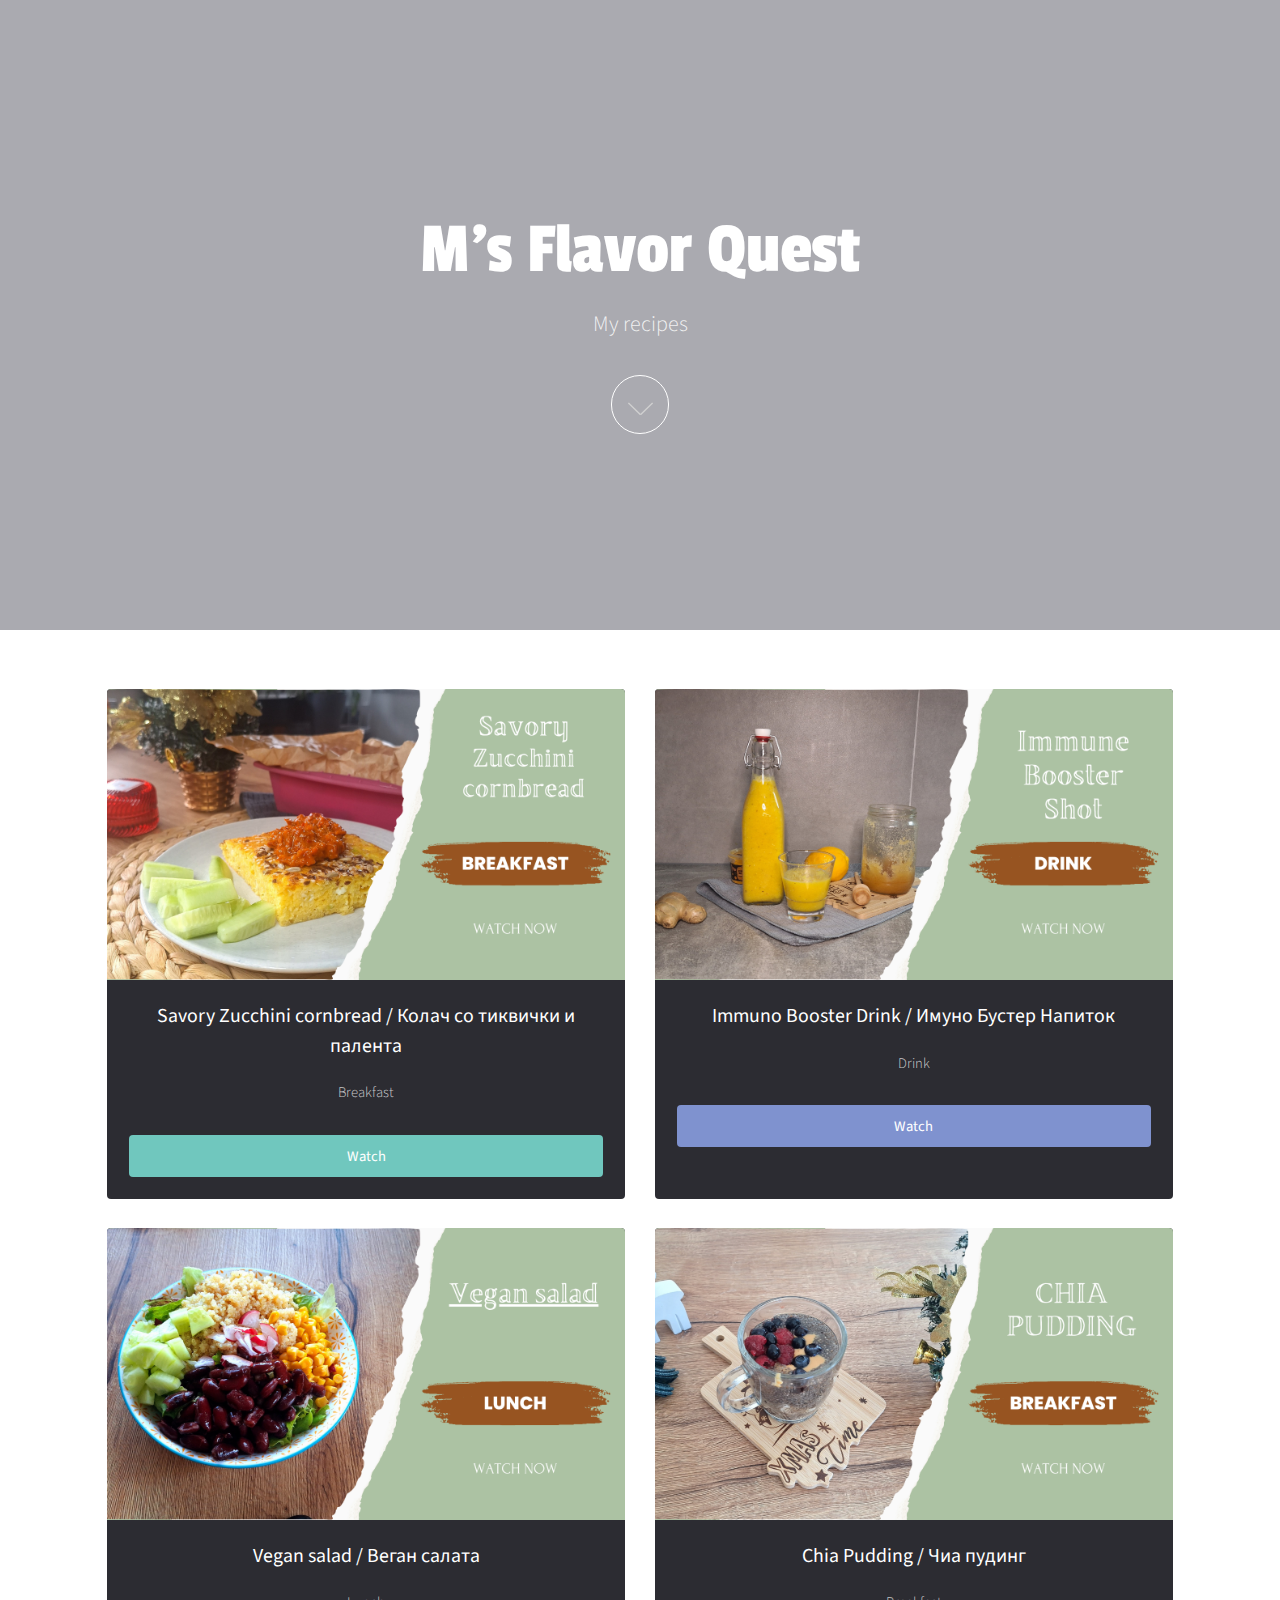
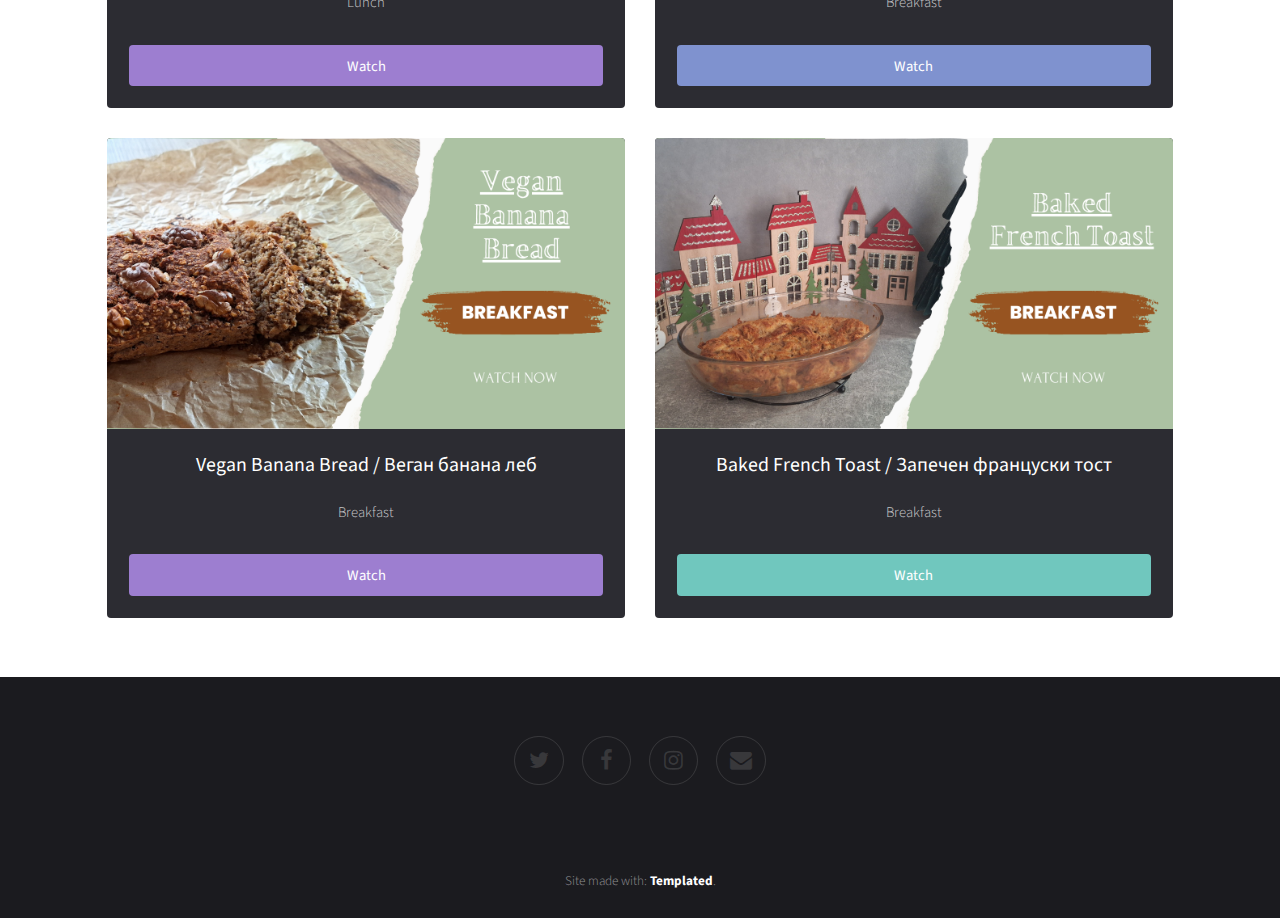
==== index.html @ 2615a5ce "refactor code" ====
<!DOCTYPE HTML>
<!--
	Full Motion by TEMPLATED
	templated.co @templatedco
	Released for free under the Creative Commons Attribution 3.0 license (templated.co/license)
-->
	<html>
		<head>
			<title>M's Flavor Quest</title>
			<meta charset="utf-8">
			<meta name="robots" content="index, follow, max-image-preview:large, max-snippet:-1, max-video-preview:-1">
			<meta name="viewport" content="width=device-width, initial-scale=1">
			<link rel="stylesheet" href="assets/css/main.css">
		</head>

		<body id="top">

			<!-- Banner -->
			<!--
				To use a video as your background, set data-video to the name of your video without
				its extension (eg. images/banner). Your video must be available in both .mp4 and .webm
				formats to work correctly.
			-->
				<section id="banner" data-video="Simple Food Youtube banner">
					<div class="inner">
						<header>
							<h1>M's Flavor Quest</h1>
							<p>My recipes</p>
						</header>
						<a href="#main" class="more">Learn More</a>
					</div>
				</section><!-- Main --><div id="main">
					<div class="inner">
					<!-- Boxes -->
						<div class="thumbnails">

							<div class="box">
								<a href="https://youtu.be/7UjM0qCMc8k?si=Zbb70DkYMx9um1-r" class="image fit"><img src="images/zucchini_cornbread.png" alt="" width="600" height="338"></a>
								<div class="inner">
									<h3>Savory Zucchini cornbread / Колач со тиквички и палента</h3>
									<p>Breakfast</p>
									<a href="https://youtu.be/7UjM0qCMc8k?si=Zbb70DkYMx9um1-r" class="button fit" data-poptrox="youtube,800x400">Watch</a>
								</div>
							</div>

							<div class="box">
								<a href="https://youtu.be/YP6yQjTR1xw?si=c7URVx5BRq1L6_i5" class="image fit"><img src="images/Immune_booster.png" alt="" width="600" height="338"></a>
								<div class="inner">
									<h3>Immuno Booster Drink / Имуно Бустер Напиток</h3>
									<p>Drink</p>
									<a href="https://youtu.be/YP6yQjTR1xw?si=c7URVx5BRq1L6_i5" class="button style2 fit" data-poptrox="youtube,800x400">Watch</a>
								</div>
							</div>

							<div class="box">
								<a href="https://youtu.be/KcZ_-rRilWw?si=_RgRXOvGOzWSTVOJ" class="image fit"><img src="images/Vegan_salad.png" alt="" width="600" height="338"></a>
								<div class="inner">
									<h3>Vegan salad / Веган салата</h3>
									<p>Lunch</p>
									<a href="https://youtu.be/KcZ_-rRilWw?si=_RgRXOvGOzWSTVOJ" class="button style3 fit" data-poptrox="youtube,800x400">Watch</a>
								</div>
							</div>

							<div class="box">
								<a href="https://youtu.be/By_yVctbM-w?si=aYBmvjhJjXK1K4sY" class="image fit"><img src="images/chia_pudding.png" alt="" width="600" height="338"></a>
								<div class="inner">
									<h3>Chia Pudding / Чиа пудинг</h3>
									<p>Breakfast</p>
									<a href="https://youtu.be/By_yVctbM-w?si=aYBmvjhJjXK1K4sY" class="button style2 fit" data-poptrox="youtube,800x400">Watch</a>
								</div>
							</div>

							<div class="box">
								<a href="https://youtu.be/i3PXs9rY8TE?si=AFpB58VNxJKgHg5g" class="image fit"><img src="images/Vegan_Banana_Bread.png" alt="" width="600" height="338"></a>
								<div class="inner">
									<h3>Vegan Banana Bread / Веган банана леб</h3>
									<p>Breakfast</p>
									<a href="https://youtu.be/i3PXs9rY8TE?si=AFpB58VNxJKgHg5g" class="button style3 fit" data-poptrox="youtube,800x400">Watch</a>
								</div>
							</div>

							<div class="box">
								<a href="https://youtu.be/DRcyYHTu5nI?si=WSY5inkUrCfoub61" class="image fit"><img src="images/baked_toast.png" alt="" width="600" height="338"></a>
								<div class="inner">
									<h3>Baked French Toast / Запечен француски тост</h3>
									<p>Breakfast</p>
									<a href="https://youtu.be/DRcyYHTu5nI?si=WSY5inkUrCfoub61" class="button fit" data-poptrox="youtube,800x400">Watch</a>
								</div>
							</div>

						</div>

					</div>
				</div>

			<!-- Footer -->
				<footer id="footer">
					<div class="inner">
						<ul class="icons"><li><a href="#" class="icon fa-twitter"><span class="label">Twitter</span></a></li>
							<li><a href="#" class="icon fa-facebook"><span class="label">Facebook</span></a></li>
							<li><a href="#" class="icon fa-instagram"><span class="label">Instagram</span></a></li>
							<li><a href="#" class="icon fa-envelope"><span class="label">Email</span></a></li>
						</ul></div>
				</footer><div class="copyright">
				Site made with: <a href="https://templated.co/">Templated</a>.
			</div>

		<!-- Scripts -->
			<script src="assets/js/jquery.min.js"></script>
			<script src="assets/js/jquery.scrolly.min.js"></script>
			<script src="assets/js/jquery.poptrox.min.js"></script>
			<script src="assets/js/skel.min.js"></script>
			<script src="assets/js/util.js"></script>
			<script src="assets/js/main.js"></script>
		</body>
	</html>
---- assets/css/main.css ----
@charset "UTF-8";
@import url(font-awesome.min.css);
@import url("https://fonts.googleapis.com/css?family=Source+Sans+Pro:300,400|Passion+One:400");

/*
	Full Motion by TEMPLATED
	templated.co @templatedco
	Released for free under the Creative Commons Attribution 3.0 license (templated.co/license)
*/

/* Reset */

	html, body, div, span, applet, object, iframe, h1, h2, h3, h4, h5, h6, p, blockquote, pre, a, abbr, acronym, address, big, cite, code, del, dfn, em, img, ins, kbd, q, s, samp, small, strike, strong, sub, sup, tt, var, b, u, i, center, dl, dt, dd, ol, ul, li, fieldset, form, label, legend, table, caption, tbody, tfoot, thead, tr, th, td, article, aside, canvas, details, embed, figure, figcaption, footer, header, hgroup, menu, nav, output, ruby, section, summary, time, mark, audio, video {
		margin: 0;
		padding: 0;
		border: 0;
		font-size: 100%;
		font: inherit;
		vertical-align: baseline;
	}
.image.fit img {
	width: 100%;
	height: auto;
}
	article, aside, details, figcaption, figure, footer, header, hgroup, menu, nav, section {
		display: block;
	}

	body {
		line-height: 1;
	}

	ol, ul {
		list-style: none;
	}

	blockquote, q {
		quotes: none;
	}

	blockquote:before, blockquote:after, q:before, q:after {
		content: '';
		content: none;
	}

	table {
		border-collapse: collapse;
		border-spacing: 0;
	}

	body {
		-webkit-text-size-adjust: none;
	}

/* Box Model */

	*, *:before, *:after {
		-moz-box-sizing: border-box;
		-webkit-box-sizing: border-box;
		box-sizing: border-box;
	}

/* Basic */

	@-ms-viewport {
		width: device-width;
	}

	body {
		-ms-overflow-style: scrollbar;
	}

	@media screen and (max-width: 480px) {

		html, body {
			min-width: 320px;
		}

	}

	body {
		background: #fff;
	}

		body.is-loading *, body.is-loading *:before, body.is-loading *:after {
			-moz-animation: none !important;
			-webkit-animation: none !important;
			-ms-animation: none !important;
			animation: none !important;
			-moz-transition: none !important;
			-webkit-transition: none !important;
			-ms-transition: none !important;
			transition: none !important;
		}

/* Type */

	body, input, select, textarea {
		color: rgba(255, 255, 255, 0.75);
		font-family: "Source Sans Pro", sans-serif;
		font-size: 14pt;
		font-weight: 300;
		line-height: 1.65;
	}

		@media screen and (max-width: 1680px) {

			body, input, select, textarea {
				font-size: 11pt;
			}

		}

		@media screen and (max-width: 1280px) {

			body, input, select, textarea {
				font-size: 11pt;
			}

		}

		@media screen and (max-width: 980px) {

			body, input, select, textarea {
				font-size: 12pt;
			}

		}

		@media screen and (max-width: 736px) {

			body, input, select, textarea {
				font-size: 12pt;
			}

		}

		@media screen and (max-width: 480px) {

			body, input, select, textarea {
				font-size: 12pt;
			}

		}

	a {
		-moz-transition: background-color 0.2s ease-in-out, color 0.2s ease-in-out;
		-webkit-transition: background-color 0.2s ease-in-out, color 0.2s ease-in-out;
		-ms-transition: background-color 0.2s ease-in-out, color 0.2s ease-in-out;
		transition: background-color 0.2s ease-in-out, color 0.2s ease-in-out;
		color: rgba(255, 255, 255, 0.75);
		text-decoration: none;
		border-bottom: 1px dotted;
		outline: 0;
	}

		a:hover {
			color: #FFF;
			border: none;
		}

	strong, b {
		color: #fff;
		font-weight: 400;
	}

	em, i {
		font-style: italic;
	}

	p {
		margin: 0 0 2em 0;
	}

	h1, h2, h3, h4, h5, h6 {
		color: #fff;
		font-weight: 400;
		line-height: 1.5;
		margin: 0 0 1em 0;
	}

		h1 a, h2 a, h3 a, h4 a, h5 a, h6 a {
			color: inherit;
			text-decoration: none;
		}

	h2 {
		font-size: 1.75em;
	}

	h3 {
		font-size: 1.35em;
	}

	h4 {
		font-size: 1.1em;
	}

	h5 {
		font-size: 0.9em;
	}

	h6 {
		font-size: 0.7em;
	}

	sub {
		font-size: 0.8em;
		position: relative;
		top: 0.5em;
	}

	sup {
		font-size: 0.8em;
		position: relative;
		top: -0.5em;
	}

	blockquote {
		border-left: solid 4px rgba(144, 144, 144, 0.25);
		font-style: italic;
		margin: 0 0 2em 0;
		padding: 0.5em 0 0.5em 2em;
	}

	code {
		background: rgba(144, 144, 144, 0.075);
		border-radius: 4px;
		border: solid 1px rgba(144, 144, 144, 0.25);
		font-family: "Courier New", monospace;
		font-size: 0.9em;
		margin: 0 0.25em;
		padding: 0.25em 0.65em;
	}

	pre {
		-webkit-overflow-scrolling: touch;
		font-family: "Courier New", monospace;
		font-size: 0.9em;
		margin: 0 0 2em 0;
	}

		pre code {
			display: block;
			line-height: 1.75;
			padding: 1em 1.5em;
			overflow-x: auto;
		}

	hr {
		border: 0;
		border-bottom: solid 1px rgba(144, 144, 144, 0.25);
		margin: 2em 0;
	}

		hr.major {
			margin: 3em 0;
		}

	.align-left {
		text-align: left;
	}

	.align-center {
		text-align: center;
	}

	.align-right {
		text-align: right;
	}

/* Section/Article */

	section.special, article.special {
		text-align: center;
	}

	header p {
		color: rgba(255, 255, 255, 0.5);
		position: relative;
		margin: 0 0 1.5em 0;
	}

	header h2 + p {
		font-size: 1.25em;
		margin-top: -1em;
	}

	header h3 + p {
		font-size: 1.1em;
		margin-top: -0.8em;
	}

	header h4 + p,
	header h5 + p,
	header h6 + p {
		font-size: 0.9em;
		margin-top: -0.6em;
	}

/* Box */

	.thumbnails {
		display: -moz-flex;
		display: -webkit-flex;
		display: -ms-flex;
		display: flex;
		-moz-align-items: stretch;
		-webkit-align-items: stretch;
		-ms-align-items: stretch;
		align-items: stretch;
		-moz-justify-content: center;
		-webkit-justify-content: center;
		-ms-justify-content: center;
		justify-content: center;
		-moz-flex-wrap: wrap;
		-webkit-flex-wrap: wrap;
		-ms-flex-wrap: wrap;
		flex-wrap: wrap;
	}

		.thumbnails .box {
			margin: 0 1em 2em 1em;
			width: 30%;
		}

			@media screen and (max-width: 1280px) {

				.thumbnails .box {
					width: 45%;
				}

			}

			@media screen and (max-width: 736px) {

				.thumbnails .box {
					width: 100%;
				}

			}

/* Form */

	form {
		margin: 0 0 2em 0;
	}

	label {
		color: #fff;
		display: block;
		font-size: 0.9em;
		font-weight: 400;
		margin: 0 0 1em 0;
	}

	input[type="text"],
	input[type="password"],
	input[type="email"],
	input[type="tel"],
	select,
	textarea {
		-moz-appearance: none;
		-webkit-appearance: none;
		-ms-appearance: none;
		appearance: none;
		background: rgba(144, 144, 144, 0.075);
		border-radius: 4px;
		border: none;
		border: solid 1px rgba(144, 144, 144, 0.25);
		color: inherit;
		display: block;
		outline: 0;
		padding: 0 1em;
		text-decoration: none;
		width: 100%;
	}

		input[type="text"]:invalid,
		input[type="password"]:invalid,
		input[type="email"]:invalid,
		input[type="tel"]:invalid,
		select:invalid,
		textarea:invalid {
			box-shadow: none;
		}

		input[type="text"]:focus,
		input[type="password"]:focus,
		input[type="email"]:focus,
		input[type="tel"]:focus,
		select:focus,
		textarea:focus {
			border-color: #ff8686;
			box-shadow: 0 0 0 1px #ff8686;
		}

	.select-wrapper {
		text-decoration: none;
		display: block;
		position: relative;
	}

		.select-wrapper:before {
			content: "";
			-moz-osx-font-smoothing: grayscale;
			-webkit-font-smoothing: antialiased;
			font-family: FontAwesome;
			font-style: normal;
			font-weight: normal;
			text-transform: none !important;
		}

		.select-wrapper:before {
			color: rgba(144, 144, 144, 0.25);
			display: block;
			height: 2.75em;
			line-height: 2.75em;
			pointer-events: none;
			position: absolute;
			right: 0;
			text-align: center;
			top: 0;
			width: 2.75em;
		}

		.select-wrapper select::-ms-expand {
			display: none;
		}

	input[type="text"],
	input[type="password"],
	input[type="email"],
	select {
		height: 2.75em;
	}

	textarea {
		padding: 0.75em 1em;
	}

	input[type="checkbox"],
	input[type="radio"] {
		-moz-appearance: none;
		-webkit-appearance: none;
		-ms-appearance: none;
		appearance: none;
		display: block;
		float: left;
		margin-right: -2em;
		opacity: 0;
		width: 1em;
		z-index: -1;
	}

		input[type="checkbox"] + label,
		input[type="radio"] + label {
			text-decoration: none;
			color: rgba(255, 255, 255, 0.75);
			cursor: pointer;
			display: inline-block;
			font-size: 1em;
			font-weight: 300;
			padding-left: 2.4em;
			padding-right: 0.75em;
			position: relative;
		}

			input[type="checkbox"] + label:before,
			input[type="radio"] + label:before {
				-moz-osx-font-smoothing: grayscale;
				-webkit-font-smoothing: antialiased;
				font-family: FontAwesome;
				font-style: normal;
				font-weight: normal;
				text-transform: none !important;
			}

			input[type="checkbox"] + label:before,
			input[type="radio"] + label:before {
				background: rgba(144, 144, 144, 0.075);
				border-radius: 4px;
				border: solid 1px rgba(144, 144, 144, 0.25);
				content: '';
				display: inline-block;
				height: 1.65em;
				left: 0;
				line-height: 1.58125em;
				position: absolute;
				text-align: center;
				top: 0;
				width: 1.65em;
			}

		input[type="checkbox"]:checked + label:before,
		input[type="radio"]:checked + label:before {
			background: #ff8686;
			border-color: #ff8686;
			color: #ffffff;
			content: '\f00c';
		}

		input[type="checkbox"]:focus + label:before,
		input[type="radio"]:focus + label:before {
			border-color: #ff8686;
			box-shadow: 0 0 0 1px #ff8686;
		}

	input[type="checkbox"] + label:before {
		border-radius: 4px;
	}

	input[type="radio"] + label:before {
		border-radius: 100%;
	}

	::-webkit-input-placeholder {
		color: rgba(255, 255, 255, 0.5) !important;
		opacity: 1.0;
	}

	:-moz-placeholder {
		color: rgba(255, 255, 255, 0.5) !important;
		opacity: 1.0;
	}

	::-moz-placeholder {
		color: rgba(255, 255, 255, 0.5) !important;
		opacity: 1.0;
	}

	:-ms-input-placeholder {
		color: rgba(255, 255, 255, 0.5) !important;
		opacity: 1.0;
	}

	.formerize-placeholder {
		color: rgba(255, 255, 255, 0.5) !important;
		opacity: 1.0;
	}

/* Box */

	.box {
		border-radius: 4px;
		margin-bottom: 2em;
		background: #2c2c32;
		text-align: center;
	}

		.box > :last-child,
		.box > :last-child > :last-child,
		.box > :last-child > :last-child > :last-child {
			margin-bottom: 0;
		}

		.box .image.fit {
			margin: 0;
		}

		.box .image img {
			border-radius: 4px 4px 0 0;
		}

		.box .inner {
			padding: 1.5em;
			width: 100% !important;
		}

			@media screen and (max-width: 480px) {

				.box .inner {
					padding: 1em;
				}

			}

		.box.alt {
			border: 0;
			border-radius: 0;
			padding: 0;
		}

/* Icon */

	.icon {
		text-decoration: none;
		border-bottom: none;
		position: relative;
	}

		.icon:before {
			-moz-osx-font-smoothing: grayscale;
			-webkit-font-smoothing: antialiased;
			font-family: FontAwesome;
			font-style: normal;
			font-weight: normal;
			text-transform: none !important;
		}

		.icon > .label {
			display: none;
		}

/* Image */

	.image {
		border-radius: 4px;
		border: 0;
		display: inline-block;
		position: relative;
	}

		.image img {
			border-radius: 4px;
			display: block;
		}

		.image.left, .image.right {
			max-width: 40%;
		}

			.image.left img, .image.right img {
				width: 100%;
			}

		.image.left {
			float: left;
			padding: 0 1.5em 1em 0;
			top: 0.25em;
		}

		.image.right {
			float: right;
			padding: 0 0 1em 1.5em;
			top: 0.25em;
		}

		.image.fit {
			display: block;
			margin: 0 0 2em 0;
			width: 100%;
		}

			.image.fit img {
				width: 100%;
			}

		.image.main {
			display: block;
			margin: 0 0 3em 0;
			width: 100%;
		}

			.image.main img {
				width: 100%;
			}

/* List */

	ol {
		list-style: decimal;
		margin: 0 0 2em 0;
		padding-left: 1.25em;
	}

		ol li {
			padding-left: 0.25em;
		}

	ul {
		list-style: disc;
		margin: 0 0 2em 0;
		padding-left: 1em;
	}

		ul li {
			padding-left: 0.5em;
		}

		ul.alt {
			list-style: none;
			padding-left: 0;
		}

			ul.alt li {
				border-top: solid 1px rgba(144, 144, 144, 0.25);
				padding: 0.5em 0;
			}

				ul.alt li:first-child {
					border-top: 0;
					padding-top: 0;
				}

		ul.icons {
			cursor: default;
			list-style: none;
			padding-left: 0;
		}

			ul.icons li {
				display: inline-block;
				text-align: center;
				padding-left: 0;
				padding-right: 1em;
			}

				ul.icons li a {
					display: block;
					border-radius: 100%;
					margin: 0;
					padding: 0.5em;
					border: solid 1px rgba(144, 144, 144, 0.25);
					color: rgba(144, 144, 144, 0.25);
				}

					ul.icons li a:before {
						font-size: 1.5em;
						display: block;
						width: 1.5em;
						height: 1.5em;
						line-height: 1.5em;
					}

					ul.icons li a:hover {
						background-color: #202024;
						color: #FFF;
					}

				ul.icons li:last-child {
					padding-right: 0;
				}

		ul.actions {
			cursor: default;
			list-style: none;
			padding-left: 0;
		}

			ul.actions li {
				display: inline-block;
				padding: 0 1em 0 0;
				vertical-align: middle;
			}

				ul.actions li:last-child {
					padding-right: 0;
				}

			ul.actions.small li {
				padding: 0 0.5em 0 0;
			}

			ul.actions.vertical li {
				display: block;
				padding: 1em 0 0 0;
			}

				ul.actions.vertical li:first-child {
					padding-top: 0;
				}

				ul.actions.vertical li > * {
					margin-bottom: 0;
				}

			ul.actions.vertical.small li {
				padding: 0.5em 0 0 0;
			}

				ul.actions.vertical.small li:first-child {
					padding-top: 0;
				}

			ul.actions.fit {
				display: table;
				margin-left: -1em;
				padding: 0;
				table-layout: fixed;
				width: calc(100% + 1em);
			}

				ul.actions.fit li {
					display: table-cell;
					padding: 0 0 0 1em;
				}

					ul.actions.fit li > * {
						margin-bottom: 0;
					}

				ul.actions.fit.small {
					margin-left: -0.5em;
					width: calc(100% + 0.5em);
				}

					ul.actions.fit.small li {
						padding: 0 0 0 0.5em;
					}

			@media screen and (max-width: 480px) {

				ul.actions {
					margin: 0 0 2em 0;
				}

					ul.actions li {
						padding: 1em 0 0 0;
						display: block;
						text-align: center;
						width: 100%;
					}

						ul.actions li:first-child {
							padding-top: 0;
						}

						ul.actions li > * {
							width: 100%;
							margin: 0 !important;
						}

							ul.actions li > *.icon:before {
								margin-left: -2em;
							}

					ul.actions.small li {
						padding: 0.5em 0 0 0;
					}

						ul.actions.small li:first-child {
							padding-top: 0;
						}

			}

	dl {
		margin: 0 0 2em 0;
	}

		dl dt {
			display: block;
			font-weight: 400;
			margin: 0 0 1em 0;
		}

		dl dd {
			margin-left: 2em;
		}

/* Table */

	.table-wrapper {
		-webkit-overflow-scrolling: touch;
		overflow-x: auto;
	}

	table {
		margin: 0 0 2em 0;
		width: 100%;
	}

		table tbody tr {
			border: solid 1px rgba(144, 144, 144, 0.25);
			border-left: 0;
			border-right: 0;
		}

			table tbody tr:nth-child(2n + 1) {
				background-color: rgba(144, 144, 144, 0.075);
			}

		table td {
			padding: 0.75em 0.75em;
		}

		table th {
			color: #fff;
			font-size: 0.9em;
			font-weight: 400;
			padding: 0 0.75em 0.75em 0.75em;
			text-align: left;
		}

		table thead {
			border-bottom: solid 2px rgba(144, 144, 144, 0.25);
		}

		table tfoot {
			border-top: solid 2px rgba(144, 144, 144, 0.25);
		}

		table.alt {
			border-collapse: separate;
		}

			table.alt tbody tr td {
				border: solid 1px rgba(144, 144, 144, 0.25);
				border-left-width: 0;
				border-top-width: 0;
			}

				table.alt tbody tr td:first-child {
					border-left-width: 1px;
				}

			table.alt tbody tr:first-child td {
				border-top-width: 1px;
			}

			table.alt thead {
				border-bottom: 0;
			}

			table.alt tfoot {
				border-top: 0;
			}

/* Button */

	input[type="submit"],
	input[type="reset"],
	input[type="button"],
	button,
	.button {
		-moz-appearance: none;
		-webkit-appearance: none;
		-ms-appearance: none;
		appearance: none;
		-moz-transition: background-color 0.2s ease-in-out, color 0.2s ease-in-out;
		-webkit-transition: background-color 0.2s ease-in-out, color 0.2s ease-in-out;
		-ms-transition: background-color 0.2s ease-in-out, color 0.2s ease-in-out;
		transition: background-color 0.2s ease-in-out, color 0.2s ease-in-out;
		background-color: #70c7be;
		border-radius: 4px;
		border: 0;
		color: #ffffff !important;
		cursor: pointer;
		display: inline-block;
		font-weight: 400;
		height: 2.85em;
		line-height: 2.95em;
		padding: 0 1.5em;
		text-align: center;
		text-decoration: none;
		white-space: nowrap;
	}

		input[type="submit"]:hover,
		input[type="reset"]:hover,
		input[type="button"]:hover,
		button:hover,
		.button:hover {
			background-color: #82cec6;
		}

		input[type="submit"]:active,
		input[type="reset"]:active,
		input[type="button"]:active,
		button:active,
		.button:active {
			background-color: #5ec0b6;
		}

		input[type="submit"].icon,
		input[type="reset"].icon,
		input[type="button"].icon,
		button.icon,
		.button.icon {
			padding-left: 1.35em;
		}

			input[type="submit"].icon:before,
			input[type="reset"].icon:before,
			input[type="button"].icon:before,
			button.icon:before,
			.button.icon:before {
				margin-right: 0.5em;
			}

		input[type="submit"].fit,
		input[type="reset"].fit,
		input[type="button"].fit,
		button.fit,
		.button.fit {
			display: block;
			margin: 0 0 1em 0;
			width: 100%;
		}

		input[type="submit"].small,
		input[type="reset"].small,
		input[type="button"].small,
		button.small,
		.button.small {
			font-size: 0.8em;
		}

		input[type="submit"].big,
		input[type="reset"].big,
		input[type="button"].big,
		button.big,
		.button.big {
			font-size: 1.35em;
		}

		input[type="submit"].disabled, input[type="submit"]:disabled,
		input[type="reset"].disabled,
		input[type="reset"]:disabled,
		input[type="button"].disabled,
		input[type="button"]:disabled,
		button.disabled,
		button:disabled,
		.button.disabled,
		.button:disabled {
			background-color: rgba(255, 255, 255, 0.75) !important;
			box-shadow: inset 0 -0.15em 0 0 rgba(0, 0, 0, 0.15);
			color: #202024 !important;
			cursor: default;
			opacity: 0.25;
		}

		input[type="submit"].style2,
		input[type="reset"].style2,
		input[type="button"].style2,
		button.style2,
		.button.style2 {
			background-color: #7f92cf;
		}

			input[type="submit"].style2:hover,
			input[type="reset"].style2:hover,
			input[type="button"].style2:hover,
			button.style2:hover,
			.button.style2:hover {
				background-color: #92a2d6;
			}

			input[type="submit"].style2:active,
			input[type="reset"].style2:active,
			input[type="button"].style2:active,
			button.style2:active,
			.button.style2:active {
				background-color: #6c82c8;
			}

		input[type="submit"].style3,
		input[type="reset"].style3,
		input[type="button"].style3,
		button.style3,
		.button.style3 {
			background-color: #9d7ed0;
		}

			input[type="submit"].style3:hover,
			input[type="reset"].style3:hover,
			input[type="button"].style3:hover,
			button.style3:hover,
			.button.style3:hover {
				background-color: #ab91d7;
			}

			input[type="submit"].style3:active,
			input[type="reset"].style3:active,
			input[type="button"].style3:active,
			button.style3:active,
			.button.style3:active {
				background-color: #8f6bc9;
			}

		@media screen and (max-width: 480px) {

			input[type="submit"],
			input[type="reset"],
			input[type="button"],
			button,
			.button {
				padding: 0;
			}

		}

/* Poptrox */

	.poptrox-popup {
		-moz-box-sizing: content-box;
		-webkit-box-sizing: content-box;
		-ms-box-sizing: content-box;
		box-sizing: content-box;
		background: #000;
		box-shadow: 0 0.5em 3em 0 rgba(0, 0, 0, 0.25);
		border-radius: 4px;
		padding: 2em;
		overflow: hidden;
	}

		.poptrox-popup .closer {
			-moz-transition: opacity 0.2s ease-in-out;
			-webkit-transition: opacity 0.2s ease-in-out;
			-ms-transition: opacity 0.2s ease-in-out;
			transition: opacity 0.2s ease-in-out;
			text-decoration: none;
			position: absolute;
			top: .5em;
			right: .5em;
			z-index: 11000;
			-webkit-tap-highlight-color: rgba(255, 255, 255, 0);
			white-space: nowrap;
			text-indent: 2em;
			overflow: hidden;
			width: 2em;
			height: 2em;
			display: block;
		}

			.poptrox-popup .closer:before {
				content: "\f00d";
				-moz-osx-font-smoothing: grayscale;
				-webkit-font-smoothing: antialiased;
				font-family: FontAwesome;
				font-style: normal;
				font-weight: normal;
				text-transform: none !important;
				display: block;
				position: relative;
				text-indent: 0;
				border-radius: 100%;
				box-shadow: inset 0 0 0 1px rgba(255, 255, 255, 0.25);
				color: #ffffff !important;
				width: 2em;
				height: 2em;
				line-height: 2em;
			}

		.poptrox-popup:hover .closer {
			opacity: 0.5;
		}

		.poptrox-popup:hover .closer:hover {
			opacity: 1.0;
		}

		@media screen and (max-width: 736px) {

			.poptrox-popup {
				padding: 0;
			}

				.poptrox-popup .closer {
					display: none !important;
				}

		}

/* Banner */

	#banner {
		-moz-align-items: center;
		-webkit-align-items: center;
		-ms-align-items: center;
		align-items: center;
		display: -moz-flex;
		display: -webkit-flex;
		display: -ms-flex;
		display: flex;
		-moz-justify-content: center;
		-webkit-justify-content: center;
		-ms-justify-content: center;
		justify-content: center;
		padding: 8em 4em 6em 4em;
		min-height: 70vh;
		background-image: url("../../images/banner.jpg");
		background-position: center;
		background-size: cover;
		background-repeat: no-repeat;
		border-top: 0;
		position: relative;
		text-align: center;
		overflow: hidden;
	}

		#banner .inner {
			text-align: center;
			position: relative;
			z-index: 2;
		}

		#banner h1 {
			color: #fff;
			font-size: 5em;
			font-weight: 400;
			font-family: 'Passion One', cursive;
			margin: 0;
		}

			@media screen and (max-width: 980px) {

				#banner h1 {
					font-size: 5em;
				}

			}

			@media screen and (max-width: 736px) {

				#banner h1 {
					font-size: 3em;
				}

			}

		#banner p {
			color: rgba(255, 255, 255, 0.85);
			font-size: 1.5em;
			font-weight: 300;
		}

			@media screen and (max-width: 980px) {

				#banner p {
					font-size: 1.5em;
				}

			}

			@media screen and (max-width: 480px) {

				#banner p {
					font-size: 1.25em;
				}

			}

		#banner a {
			color: rgba(255, 255, 255, 0.75);
			text-decoration: none;
			border-bottom: 1px dotted;
		}

			#banner a:hover {
				color: #FFF;
				border: none;
			}

		#banner .more {
			background-image: url("images/arrow.svg");
			background-position: center 1.35em;
			background-repeat: no-repeat;
			background-size: auto;
			border: 1px solid #fff;
			border-radius: 100%;
			color: rgba(255, 255, 255, 0.75);
			display: block;
			height: 4em;
			text-indent: 4em;
			overflow: hidden;
			white-space: nowrap;
			width: 4em;
			z-index: 2;
			margin: 0 auto 2em auto;
		}

			#banner .more:hover {
				background-color: rgba(255, 255, 255, 0.05);
				border: 1px solid #fff;
				color: #FFF;
			}

		#banner video {
			-moz-transform: translateX(50%) translateY(50%);
			-webkit-transform: translateX(50%) translateY(50%);
			-ms-transform: translateX(50%) translateY(50%);
			transform: translateX(50%) translateY(50%);
			position: absolute;
			bottom: 50%;
			right: 50%;
			width: auto;
			height: auto;
			min-width: 100%;
			min-height: 100%;
			overflow: hidden;
		}

		#banner:before {
			-moz-transition: opacity 3s ease;
			-webkit-transition: opacity 3s ease;
			-ms-transition: opacity 3s ease;
			transition: opacity 3s ease;
			-moz-transition-delay: 1s;
			-webkit-transition-delay: 1s;
			-ms-transition-delay: 1s;
			transition-delay: 1s;
			content: '';
			background-color: #42424f;
			display: block;
			height: 100%;
			left: 0;
			opacity: 0.45;
			position: absolute;
			top: 0;
			width: 100%;
			z-index: 1;
		}

		@media screen and (max-width: 1280px) {

			#banner video {
				display: none;
			}

		}

		@media screen and (max-width: 980px) {

			#banner br {
				display: none;
			}

		}

		@media screen and (max-width: 736px) {

			#banner {
				min-height: 0;
				padding: 6em 2em 4em 2em;
			}

				#banner br {
					display: none;
				}

		}

		body.is-loading #banner:before {
			opacity: 1;
		}

/* Main */

	#main {
		padding: 4em 0 2em 0;
	}

		@media screen and (max-width: 736px) {

			#main {
				padding: 3em 0 1em 0;
			}

		}

		#main .inner {
			width: 90%;
			max-width: 80em;
			margin: 0 auto;
		}

			@media screen and (max-width: 480px) {

				#main .inner {
					width: 95%;
				}

			}

/* Footer */

	#footer {
		padding: 4em 0 2em 0;
		background-color: #1b1b1f;
		text-align: center;
	}

		#footer .inner {
			width: 50%;
			margin: 0 auto;
		}

			@media screen and (max-width: 980px) {

				#footer .inner {
					width: 75%;
				}

			}

			@media screen and (max-width: 480px) {

				#footer .inner {
					width: 90%;
				}

			}

		#footer .copyright {
			color: rgba(255, 255, 255, 0.5);
			font-size: 0.9em;
			margin: 0 0 2em 0;
			padding: 0;
			text-align: center;
		}
.copyright {
	background-color: #1b1b1f;
	color: rgba(255, 255, 255, 0.5);
	font-size: 0.9em;
	padding: 2em 0 2em 0;
	text-align: center;
}
.copyright a {
	color:white;
	border-bottom: none;
	font-weight: 700;
	text-decoration: none;
}

		@media screen and (max-width: 736px) {

			#footer {
				padding: 3em 0 1em 0;
			}

		}
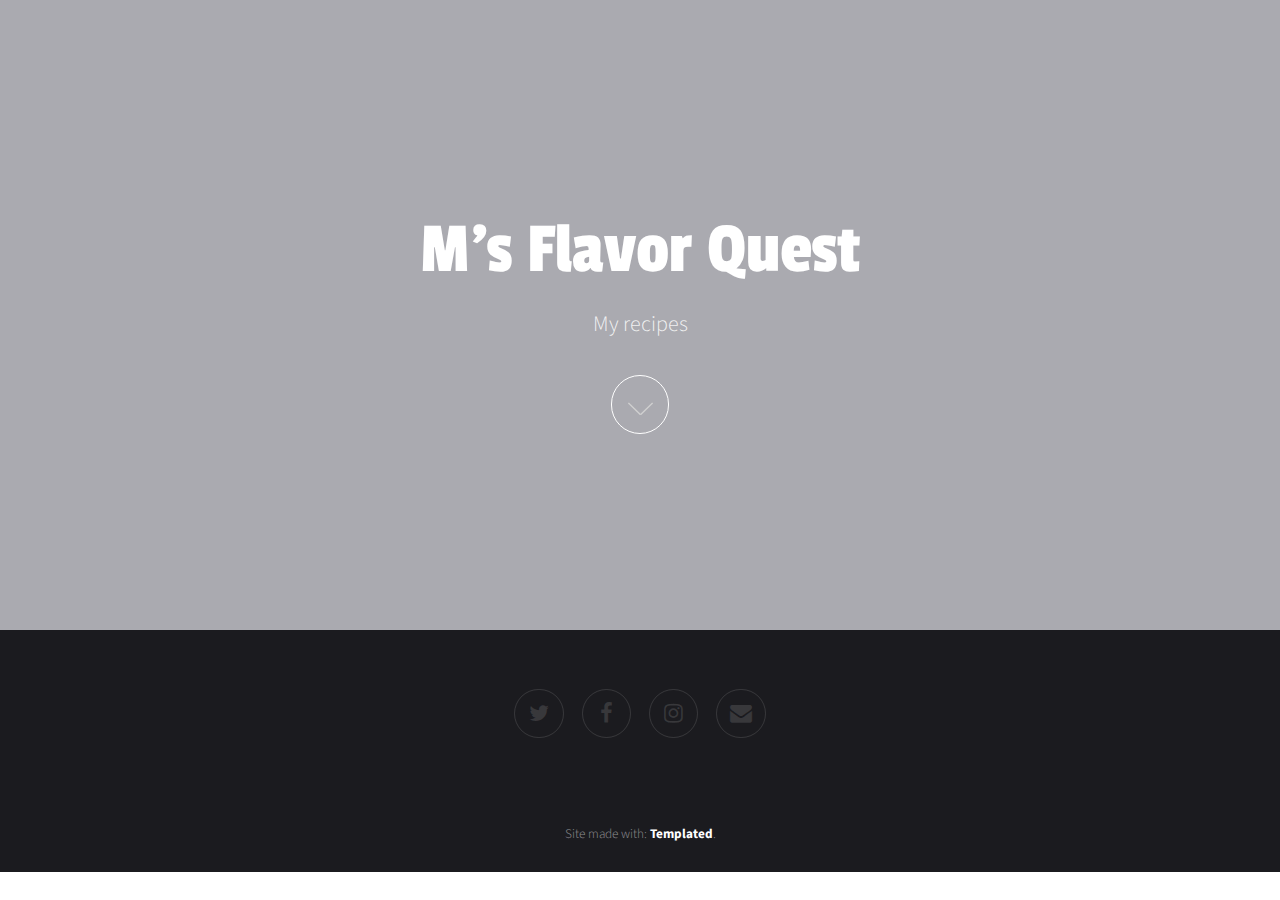
==== commit 0dc12a04: "hidden content" ====
--- a/index.html
+++ b/index.html
@@ -29,7 +29,7 @@
 						</header>
 						<a href="#main" class="more">Learn More</a>
 					</div>
-				</section><!-- Main --><div id="main">
+				</section><!-- Main --><div id="main" hidden>
 					<div class="inner">
 					<!-- Boxes -->
 						<div class="thumbnails">
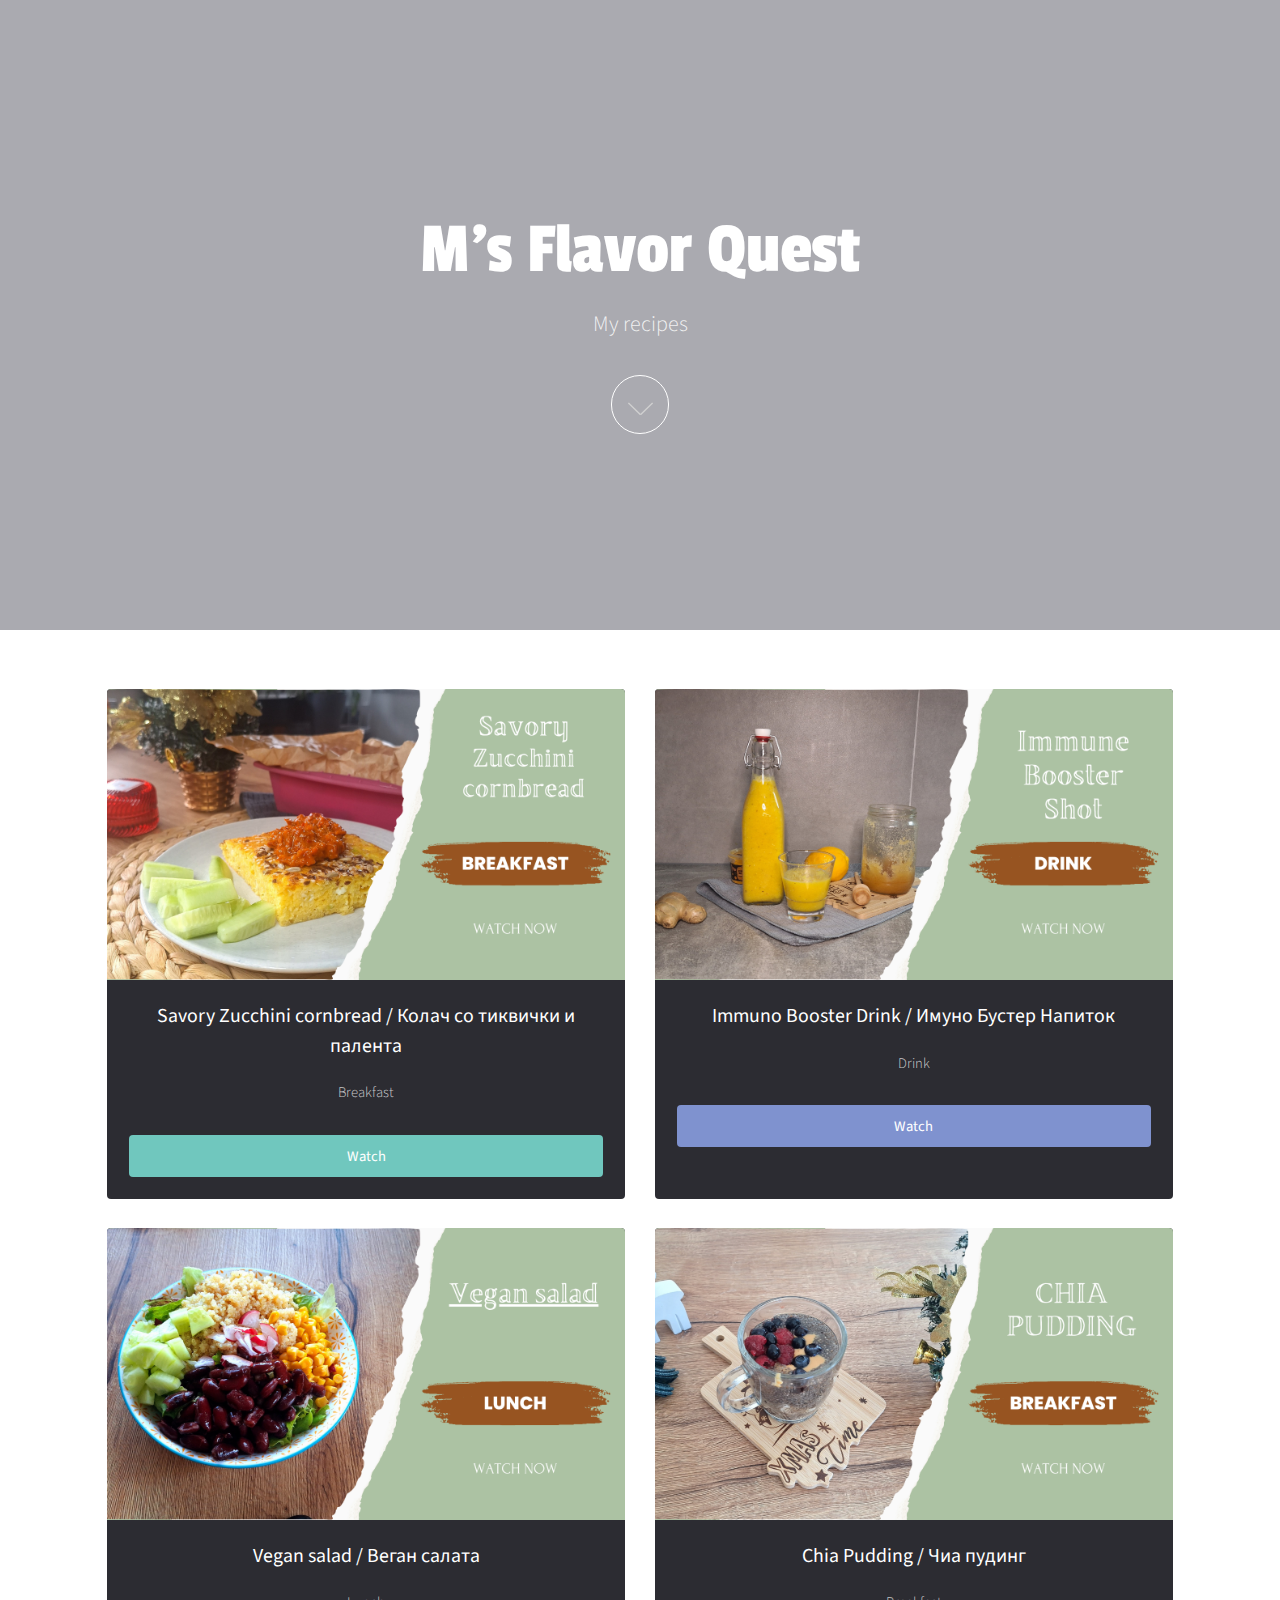
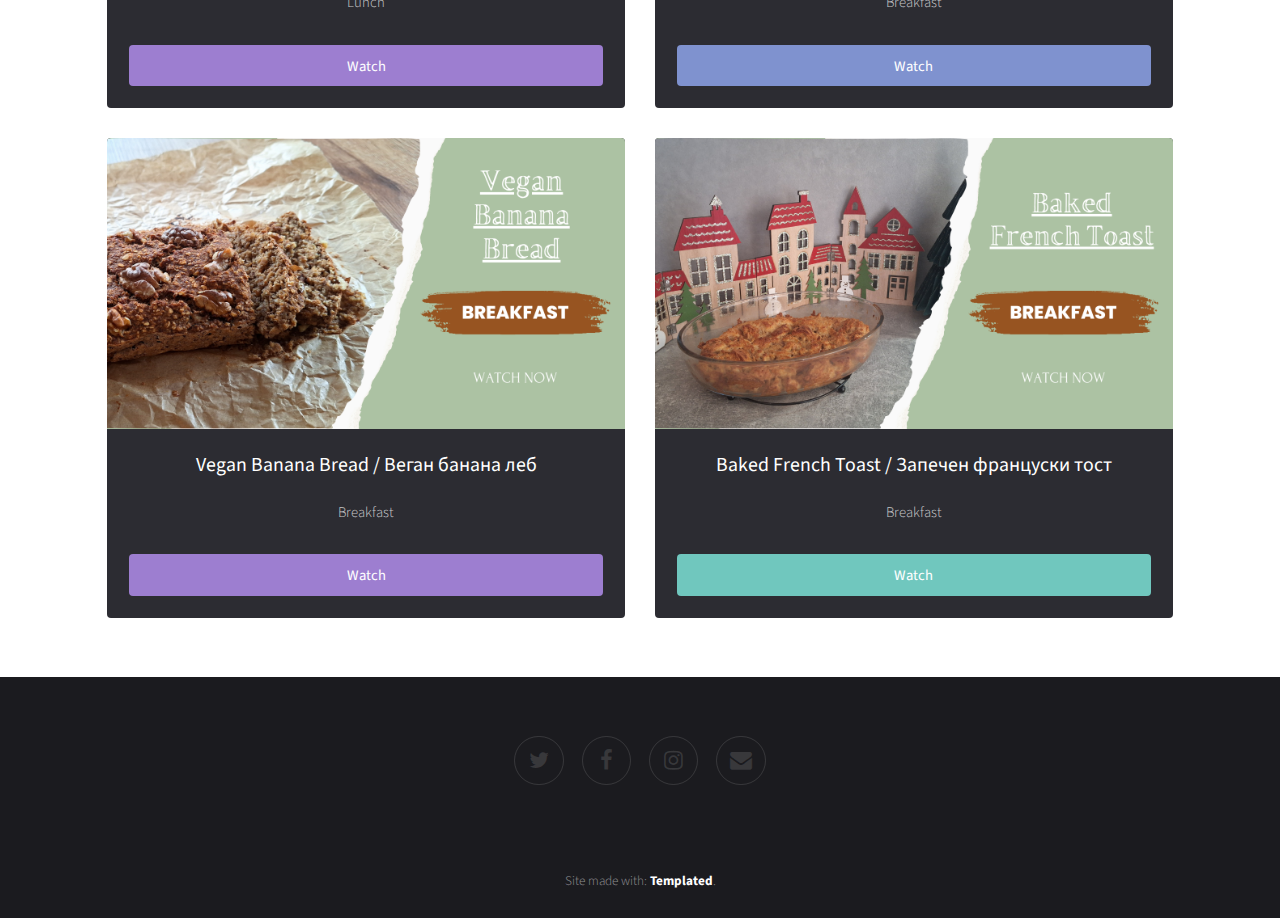
==== commit 94e626d2: "delete hidden attribute" ====
--- a/index.html
+++ b/index.html
@@ -29,7 +29,7 @@
 						</header>
 						<a href="#main" class="more">Learn More</a>
 					</div>
-				</section><!-- Main --><div id="main" hidden>
+				</section><!-- Main --><div id="main">
 					<div class="inner">
 					<!-- Boxes -->
 						<div class="thumbnails">
